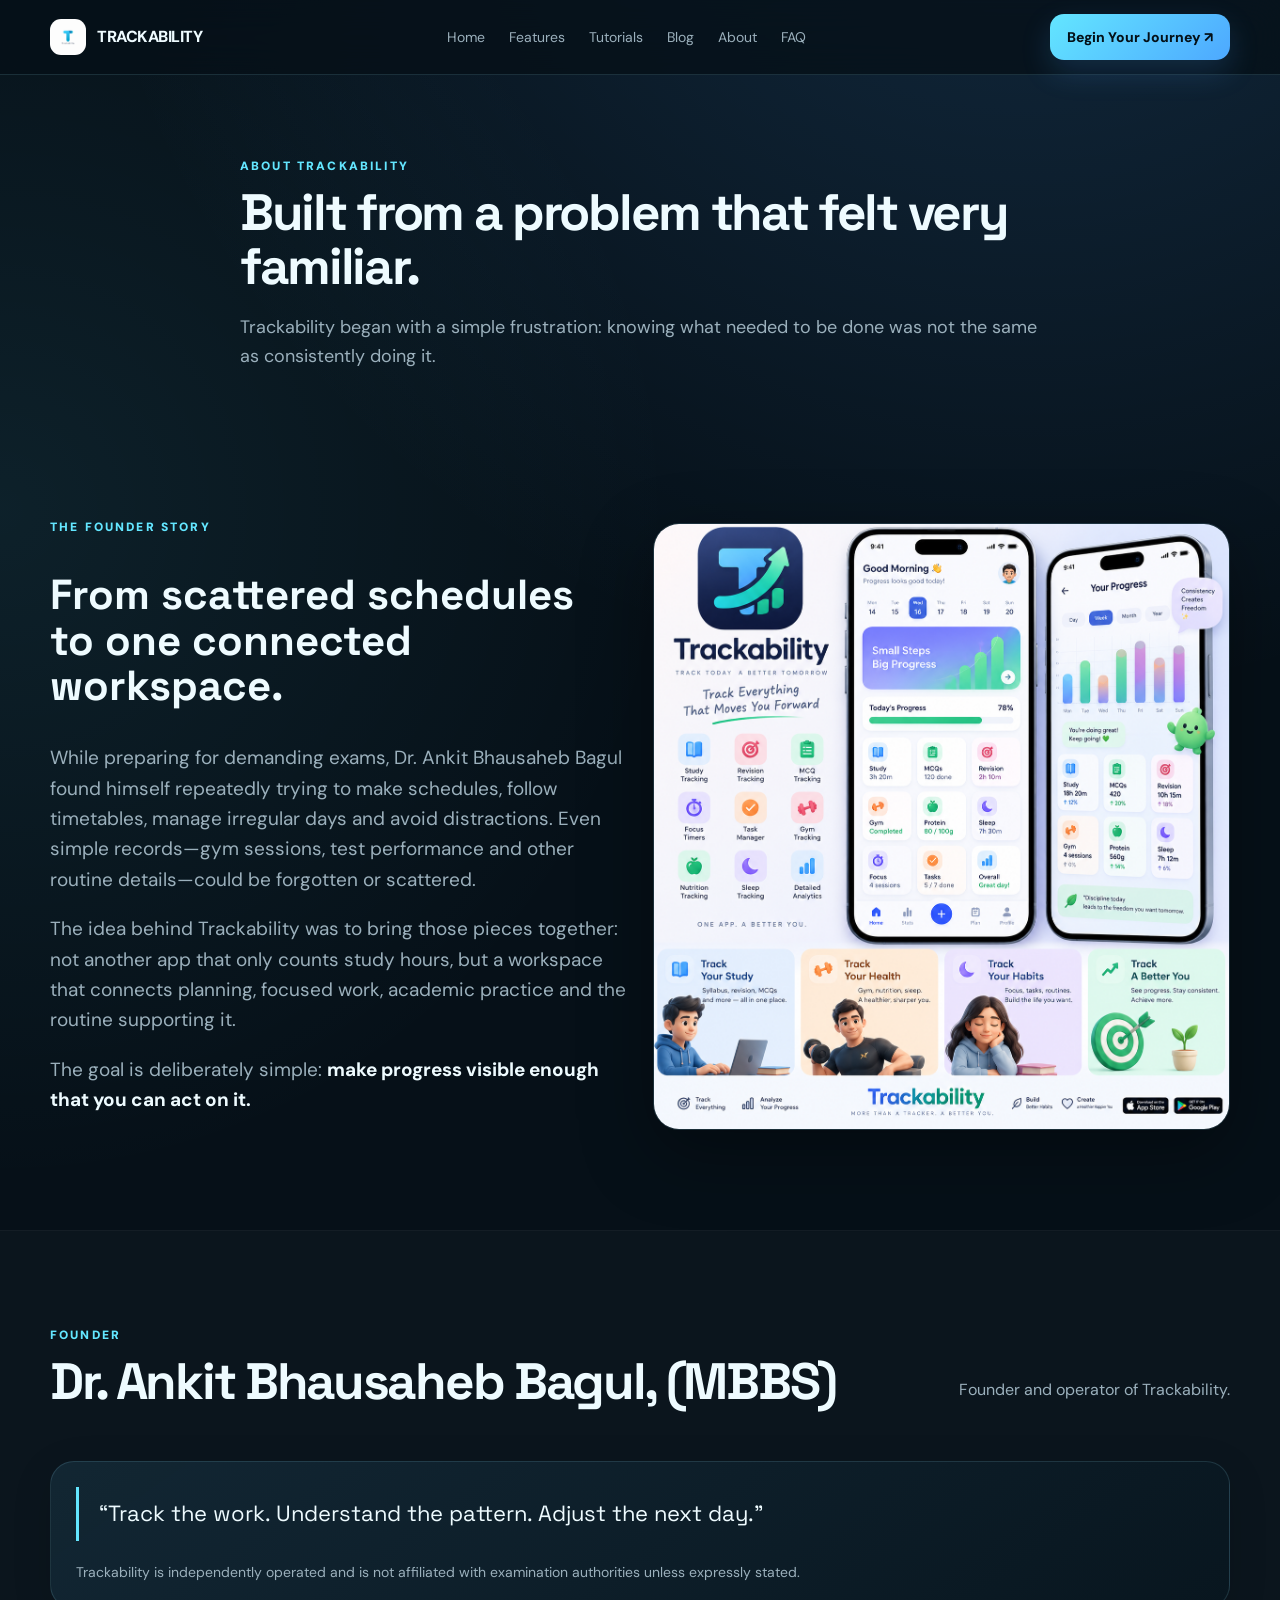
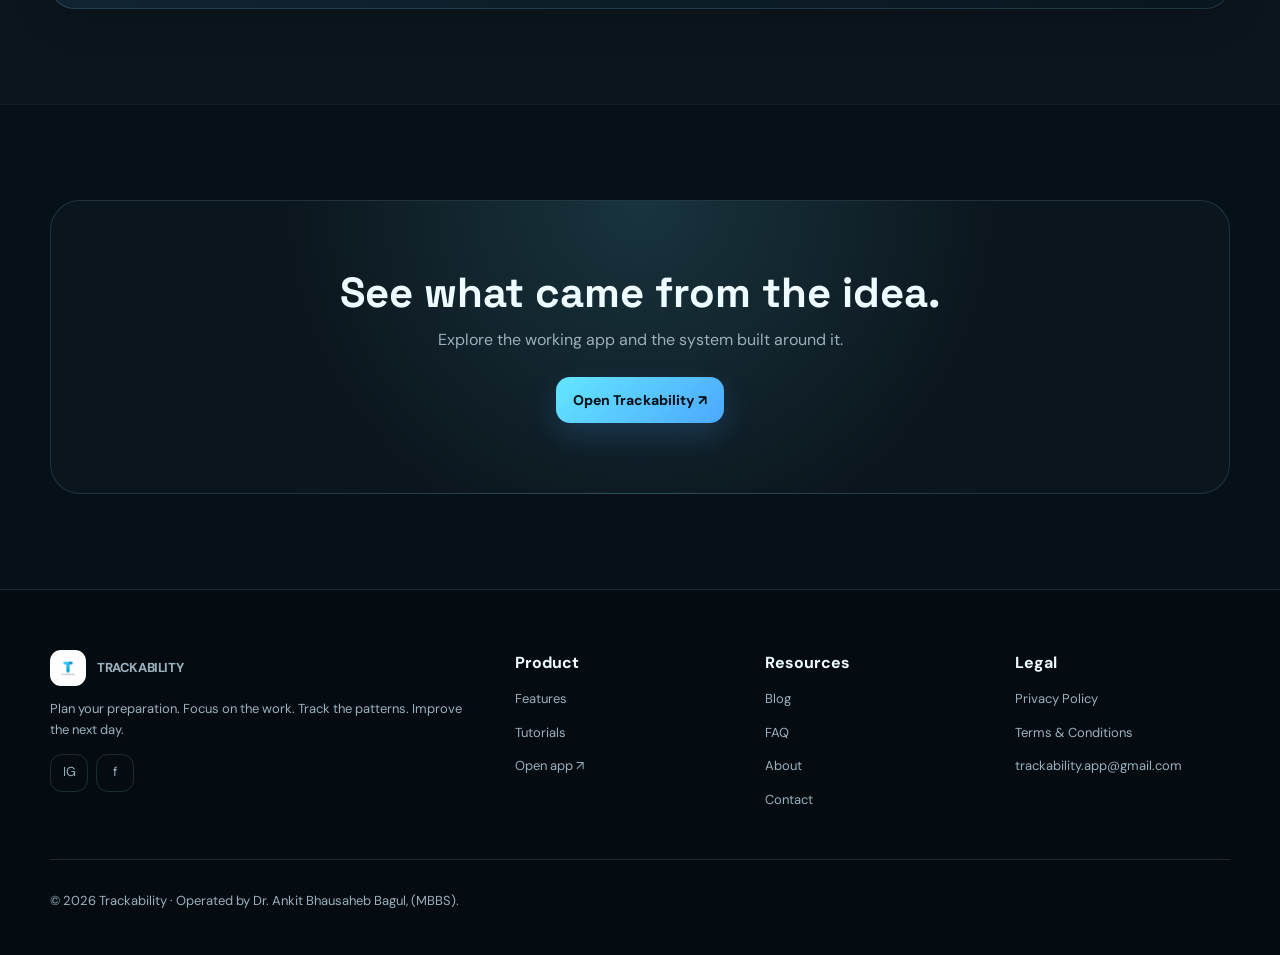
==== about.html @ af9f2556 "Add files via upload" ====
<!doctype html><html lang="en"><head><meta charset="utf-8"><meta name="viewport" content="width=device-width,initial-scale=1"><meta name="theme-color" content="#061018"><meta name="description" content="Trackability — a unified workspace for study, productivity and personal progress."><link rel="icon" href="logo.png"><link rel="preconnect" href="https://fonts.googleapis.com"><link rel="preconnect" href="https://fonts.gstatic.com" crossorigin><link href="https://fonts.googleapis.com/css2?family=DM+Sans:wght@400;500;600;700;800&family=JetBrains+Mono:wght@500;700&family=Space+Grotesk:wght@500;600;700&display=swap" rel="stylesheet"><link rel="stylesheet" href="styles.css"><title>About · Trackability</title></head><body><nav class="nav"><div class="wrap navin"><a class="brand" href="index.html"><img src="logo.png" alt="Trackability logo"><span>TRACKABILITY</span></a><button class="menu" aria-label="Menu">☰</button><div class="links"><a href="index.html">Home</a><a href="features.html">Features</a><a href="tutorials.html">Tutorials</a><a href="blog.html">Blog</a><a href="about.html">About</a><a href="faq.html">FAQ</a></div><a class="navcta btn primary" href="https://trackability-app.github.io/Trackability/" target="_blank" rel="noopener">Begin Your Journey ↗</a></div></nav><main><section class="wrap pagehero reveal"><div class="eyebrow">About Trackability</div><h1>Built from a problem that felt very familiar.</h1><p>Trackability began with a simple frustration: knowing what needed to be done was not the same as consistently doing it.</p></section><section class="section"><div class="wrap showcase"><div class="reveal"><div class="eyebrow">The founder story</div><h2 style="font-family:'Space Grotesk';font-size:42px;line-height:1.08">From scattered schedules to one connected workspace.</h2><p class="lead">While preparing for demanding exams, Dr. Ankit Bhausaheb Bagul found himself repeatedly trying to make schedules, follow timetables, manage irregular days and avoid distractions. Even simple records—gym sessions, test performance and other routine details—could be forgotten or scattered.</p><p class="lead">The idea behind Trackability was to bring those pieces together: not another app that only counts study hours, but a workspace that connects planning, focused work, academic practice and the routine supporting it.</p><p class="lead">The goal is deliberately simple: <b style="color:var(--text)">make progress visible enough that you can act on it.</b></p></div><div class="reveal"><img src="branding-showcase.png" alt="Trackability branding showcase"></div></div></section><section class="section alt"><div class="wrap"><div class="sectionhead reveal"><div><div class="eyebrow">Founder</div><h2>Dr. Ankit Bhausaheb Bagul, (MBBS)</h2></div><p>Founder and operator of Trackability.</p></div><div class="card reveal"><div class="quote">“Track the work. Understand the pattern. Adjust the next day.”</div><p class="notice" style="margin-top:20px">Trackability is independently operated and is not affiliated with examination authorities unless expressly stated.</p></div></div></section><section class="section"><div class="wrap cta reveal"><h2>See what came from the idea.</h2><p>Explore the working app and the system built around it.</p><a class="btn primary" href="https://trackability-app.github.io/Trackability/" target="_blank">Open Trackability ↗</a></div></section></main><footer class="footer"><div class="wrap footergrid"><div><a class="brand" href="index.html"><img src="logo.png" alt="Trackability"><span>TRACKABILITY</span></a><p>Plan your preparation. Focus on the work. Track the patterns. Improve the next day.</p><div class="socials"><a class="social" href="https://www.instagram.com/trackability.study?utm_source=qr&stkn=N3ZpN3V2ZmpydTVx" target="_blank" rel="noopener">IG</a><a class="social" href="https://www.facebook.com/profile.php?id=61595147847197" target="_blank" rel="noopener">f</a></div></div><div><h4>Product</h4><p><a href="features.html">Features</a></p><p><a href="tutorials.html">Tutorials</a></p><p><a href="https://trackability-app.github.io/Trackability/" target="_blank">Open app ↗</a></p></div><div><h4>Resources</h4><p><a href="blog.html">Blog</a></p><p><a href="faq.html">FAQ</a></p><p><a href="about.html">About</a></p><p><a href="contact.html">Contact</a></p></div><div><h4>Legal</h4><p><a href="privacy.html">Privacy Policy</a></p><p><a href="terms.html">Terms & Conditions</a></p><p><a href="mailto:trackability.app@gmail.com">trackability.app@gmail.com</a></p></div></div><div class="wrap" style="border-top:1px solid var(--line);margin-top:35px;padding-top:18px"><p class="notice">© <span data-year></span> Trackability · Operated by Dr. Ankit Bhausaheb Bagul, (MBBS).</p></div></footer><script src="script.js"></script></body></html>
---- styles.css ----
:root{--bg:#061018;--bg2:#081923;--card:rgba(13,29,40,.72);--card2:#0d202d;--text:#eefbff;--muted:#9bb0bc;--line:rgba(157,232,255,.14);--aqua:#63e6ff;--blue:#4da8ff;--green:#67e8b0;--shadow:0 24px 70px rgba(0,0,0,.35);--radius:24px;--max:1180px}
*{box-sizing:border-box}html{scroll-behavior:smooth}body{margin:0;background:radial-gradient(circle at 80% -10%,rgba(77,168,255,.18),transparent 32%),radial-gradient(circle at 0% 20%,rgba(99,230,255,.08),transparent 28%),var(--bg);color:var(--text);font-family:'DM Sans',system-ui,sans-serif;line-height:1.6}a{color:inherit;text-decoration:none}img{max-width:100%;display:block}button{font:inherit}.wrap{width:min(calc(100% - 40px),var(--max));margin:auto}.nav{position:sticky;top:0;z-index:50;background:rgba(6,16,24,.78);backdrop-filter:blur(18px);border-bottom:1px solid var(--line)}.navin{height:74px;display:flex;align-items:center;justify-content:space-between;gap:24px}.brand{display:flex;align-items:center;gap:11px;font-weight:800;letter-spacing:-.03em}.brand img{width:36px;height:36px;object-fit:cover;border-radius:11px}.links{display:flex;gap:24px;align-items:center;font-size:14px;color:var(--muted)}.links a:hover{color:var(--text)}.navcta,.btn{display:inline-flex;align-items:center;justify-content:center;gap:8px;border-radius:14px;padding:12px 17px;border:1px solid var(--line);font-weight:800;font-size:14px;transition:.25s}.btn:hover{transform:translateY(-2px);border-color:rgba(99,230,255,.45)}.primary{background:linear-gradient(135deg,var(--aqua),var(--blue));color:#041017;border:0;box-shadow:0 12px 30px rgba(77,168,255,.18)}.ghost{background:rgba(255,255,255,.035)}.menu{display:none;background:none;border:0;color:var(--text);font-size:25px}.hero{padding:88px 0 65px;display:grid;grid-template-columns:1.02fr .98fr;align-items:center;gap:58px;min-height:720px}.eyebrow{font-size:12px;text-transform:uppercase;letter-spacing:.18em;color:var(--aqua);font-weight:900}.hero h1{font-family:'Space Grotesk',sans-serif;font-size:clamp(48px,6vw,78px);line-height:1.02;letter-spacing:-.055em;margin:16px 0 22px}.gradient{background:linear-gradient(110deg,var(--aqua),#86b9ff 52%,var(--green));-webkit-background-clip:text;background-clip:text;color:transparent}.lead{font-size:19px;color:var(--muted);max-width:650px}.actions{display:flex;flex-wrap:wrap;gap:12px;margin:30px 0}.chips{display:flex;flex-wrap:wrap;gap:8px}.chip{border:1px solid var(--line);background:rgba(255,255,255,.03);padding:7px 11px;border-radius:999px;color:#c9dbe3;font-size:12px}.hero-art{position:relative}.glow{position:absolute;inset:10% 0 10% 5%;background:radial-gradient(circle,rgba(99,230,255,.28),transparent 62%);filter:blur(22px)}.device{position:relative;border:1px solid rgba(255,255,255,.16);border-radius:34px;padding:9px;background:linear-gradient(145deg,#1b3442,#071018);box-shadow:var(--shadow);transform:rotate(1.5deg)}.device img{border-radius:26px}.float-card{position:absolute;right:-25px;bottom:28px;padding:15px 17px;border:1px solid var(--line);background:rgba(8,25,35,.9);backdrop-filter:blur(16px);border-radius:18px;box-shadow:var(--shadow);font-size:12px}.float-card strong{display:block;font-size:20px;color:var(--aqua)}.section{padding:95px 0}.section.alt{background:rgba(255,255,255,.018);border-top:1px solid rgba(255,255,255,.035);border-bottom:1px solid rgba(255,255,255,.035)}.sectionhead{display:flex;justify-content:space-between;align-items:end;gap:30px;margin-bottom:42px}.sectionhead h2,.pagehero h1{font-family:'Space Grotesk',sans-serif;font-size:clamp(32px,4vw,52px);line-height:1.06;letter-spacing:-.045em;margin:10px 0}.sectionhead p{max-width:530px;color:var(--muted)}.grid{display:grid;grid-template-columns:repeat(3,1fr);gap:16px}.card{background:linear-gradient(145deg,rgba(20,43,57,.8),rgba(8,23,32,.78));border:1px solid var(--line);border-radius:var(--radius);padding:25px;box-shadow:0 10px 40px rgba(0,0,0,.12)}.card h3{font-family:'Space Grotesk';margin:12px 0 8px;font-size:20px}.card p{color:var(--muted);font-size:14px;margin:0}.iconbox{width:44px;height:44px;border-radius:14px;display:grid;place-items:center;background:linear-gradient(135deg,rgba(99,230,255,.2),rgba(77,168,255,.08));border:1px solid rgba(99,230,255,.18);color:var(--aqua);font-weight:900}.workflow{display:grid;grid-template-columns:repeat(6,1fr);gap:10px}.step{position:relative;padding:21px 16px;border:1px solid var(--line);border-radius:20px;background:rgba(255,255,255,.025)}.step b{font-size:11px;color:var(--aqua);letter-spacing:.14em}.step strong{display:block;font-family:'Space Grotesk';font-size:19px;margin:8px 0}.step span{color:var(--muted);font-size:12px}.showcase{display:grid;grid-template-columns:1fr 1fr;gap:25px;align-items:center}.showcase img{border-radius:26px;border:1px solid var(--line);box-shadow:var(--shadow)}.list{display:grid;gap:13px;margin:22px 0}.listitem{display:flex;gap:12px;align-items:flex-start}.tick{color:var(--green);font-weight:900}.compare{overflow:auto;border:1px solid var(--line);border-radius:22px}.compare table{width:100%;border-collapse:collapse;min-width:720px}.compare th,.compare td{padding:16px;border-bottom:1px solid var(--line);text-align:left}.compare th{background:rgba(255,255,255,.035);font-size:13px}.compare td{color:var(--muted);font-size:13px}.compare td:first-child{color:var(--text);font-weight:800}.quote{border-left:3px solid var(--aqua);padding:12px 0 12px 20px;font-size:22px;font-family:'Space Grotesk';line-height:1.35}.quote small{display:block;color:var(--muted);font-family:'DM Sans';font-size:12px;margin-top:10px}.pagehero{padding:82px 0 35px;max-width:800px}.pagehero p{font-size:18px;color:var(--muted)}.tutorial{display:grid;grid-template-columns:230px 1fr;gap:25px}.side{position:sticky;top:98px;height:max-content;display:grid;gap:8px}.side a{padding:11px 13px;border:1px solid var(--line);border-radius:12px;color:var(--muted);font-size:13px}.side a:hover{color:var(--text);border-color:rgba(99,230,255,.35)}.article{display:grid;gap:22px}.article h2{font-family:'Space Grotesk';font-size:28px;margin:0}.article h3{font-size:18px;margin:0}.shot{border:1px solid var(--line);border-radius:22px;padding:10px;background:#07141d}.shot img{border-radius:15px}.number{width:34px;height:34px;border-radius:50%;background:rgba(99,230,255,.14);color:var(--aqua);display:grid;place-items:center;font-weight:900;flex:none}.stepblock{display:flex;gap:14px}.stepblock p{color:var(--muted);margin:0}.bloggrid{display:grid;grid-template-columns:repeat(3,1fr);gap:16px}.post{display:flex;flex-direction:column;min-height:250px}.tag{color:var(--aqua);font-size:11px;font-weight:900;text-transform:uppercase;letter-spacing:.12em}.post h3{font-family:'Space Grotesk';font-size:22px}.post .meta{color:var(--muted);font-size:12px;margin-top:auto}.faq{display:grid;gap:10px}.faq details{border:1px solid var(--line);border-radius:17px;padding:17px 19px;background:rgba(255,255,255,.025)}.faq summary{cursor:pointer;font-weight:800}.faq p{color:var(--muted);margin:13px 0 0;font-size:14px}.legal h2{font-family:'Space Grotesk';margin-top:40px}.legal h3{font-size:18px;margin-top:28px}.legal p,.legal li{color:var(--muted);font-size:14px}.legal ul{padding-left:20px}.testimonial{min-height:270px}.notice{font-size:12px;color:#aebfc8}.footer{padding:60px 0 30px;border-top:1px solid var(--line);background:#040c12}.footergrid{display:grid;grid-template-columns:2fr 1fr 1fr 1fr;gap:35px}.footer h4{margin:0 0 13px}.footer a,.footer p{color:var(--muted);font-size:13px}.footer a:hover{color:var(--text)}.socials{display:flex;gap:8px}.social{width:38px;height:38px;border:1px solid var(--line);border-radius:12px;display:grid;place-items:center}.reveal{opacity:0;transform:translateY(22px);transition:opacity .7s ease,transform .7s ease}.reveal.visible{opacity:1;transform:none}.counter{font-family:'JetBrains Mono',monospace;color:var(--aqua);font-size:30px}.cta{padding:70px 30px;text-align:center;border:1px solid var(--line);border-radius:30px;background:radial-gradient(circle at 50% 0,rgba(99,230,255,.15),transparent 55%),rgba(255,255,255,.025)}.cta h2{font-family:'Space Grotesk';font-size:42px;line-height:1.05;margin:0 0 12px}.cta p{color:var(--muted);max-width:620px;margin:0 auto 24px}.mobile-nav{display:none}
@media(max-width:900px){.links{display:none}.menu{display:block}.navcta{display:none}.hero{grid-template-columns:1fr;padding-top:58px;min-height:auto}.hero-art{max-width:680px;margin:auto}.grid,.bloggrid{grid-template-columns:1fr 1fr}.workflow{grid-template-columns:repeat(3,1fr)}.showcase{grid-template-columns:1fr}.tutorial{grid-template-columns:1fr}.side{position:static;display:flex;overflow:auto}.side a{white-space:nowrap}.footergrid{grid-template-columns:1fr 1fr}}
@media(max-width:600px){.wrap{width:min(calc(100% - 28px),var(--max))}.navin{height:66px}.hero h1{font-size:45px}.lead{font-size:16px}.section{padding:70px 0}.sectionhead{display:block}.grid,.bloggrid{grid-template-columns:1fr}.workflow{grid-template-columns:1fr 1fr}.float-card{right:8px;bottom:10px}.cta h2{font-size:32px}.footergrid{grid-template-columns:1fr}.actions .btn{width:100%}.pagehero{padding-top:58px}}
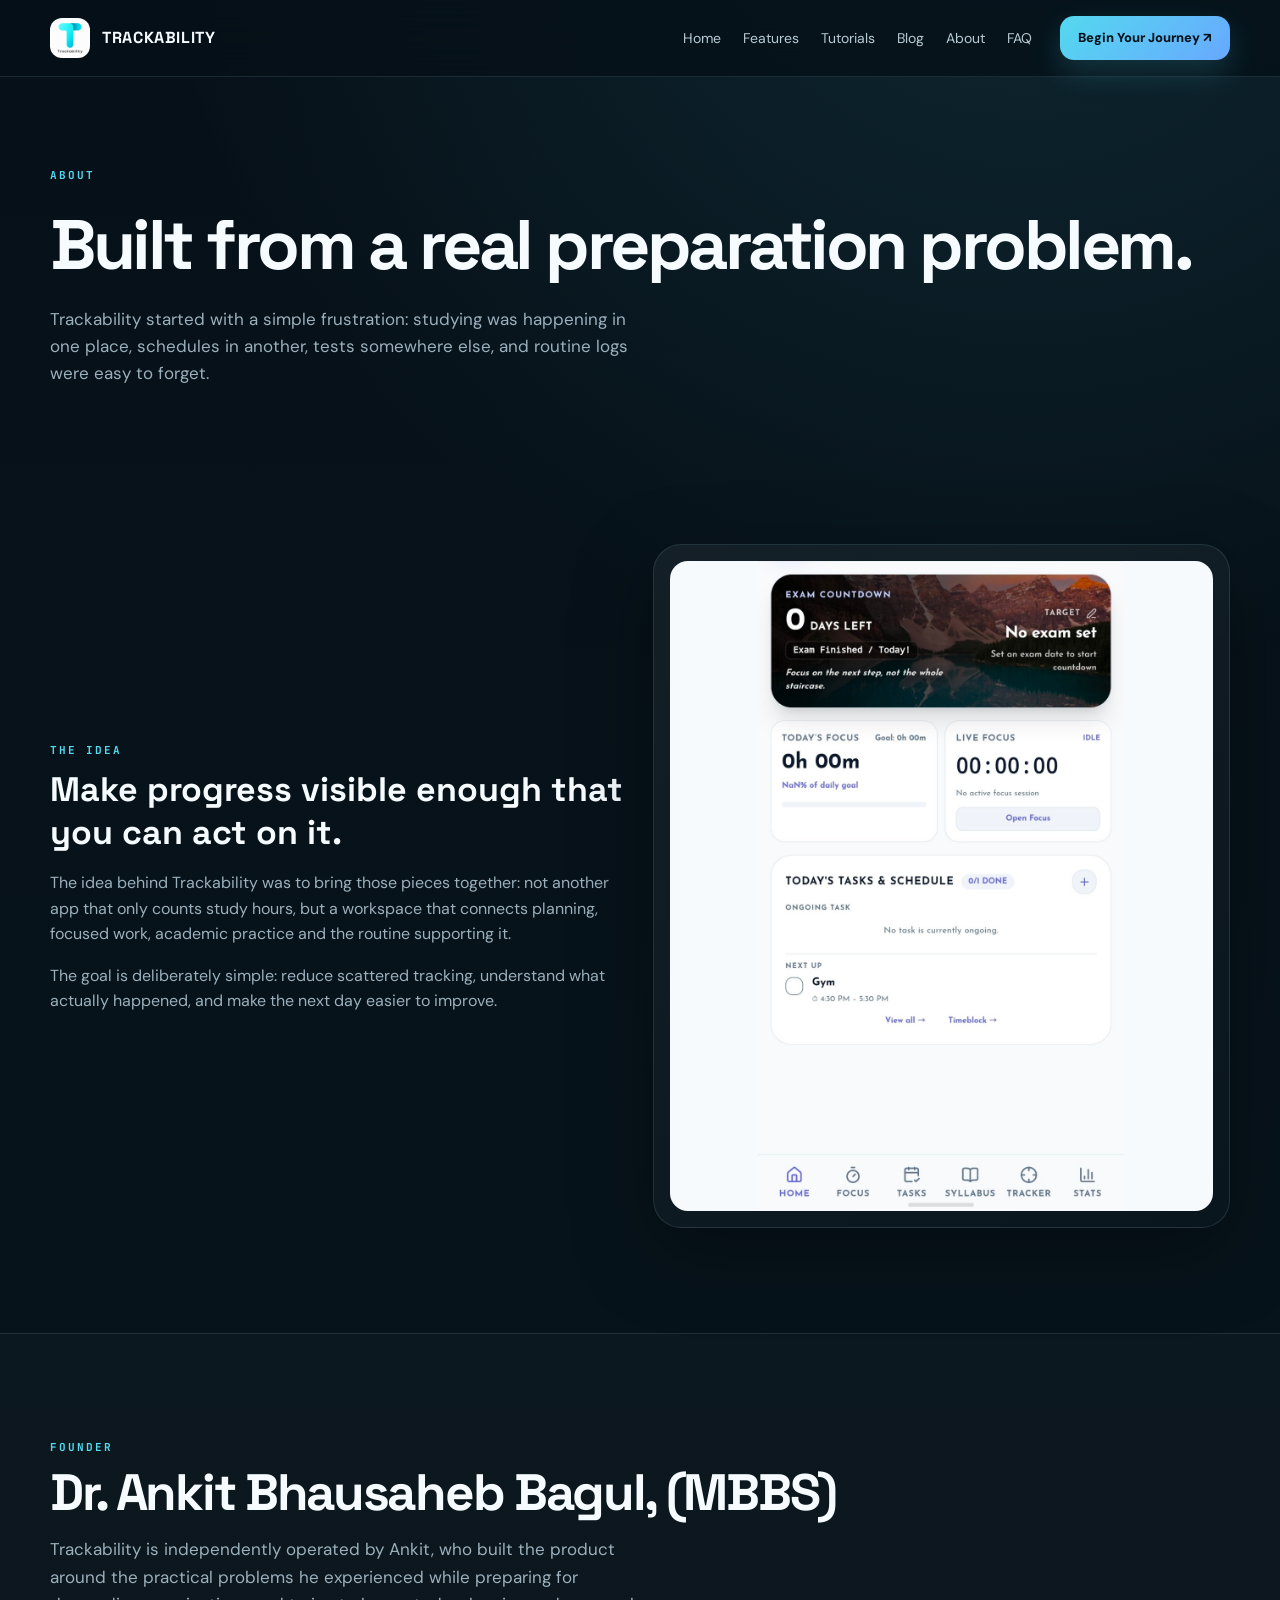
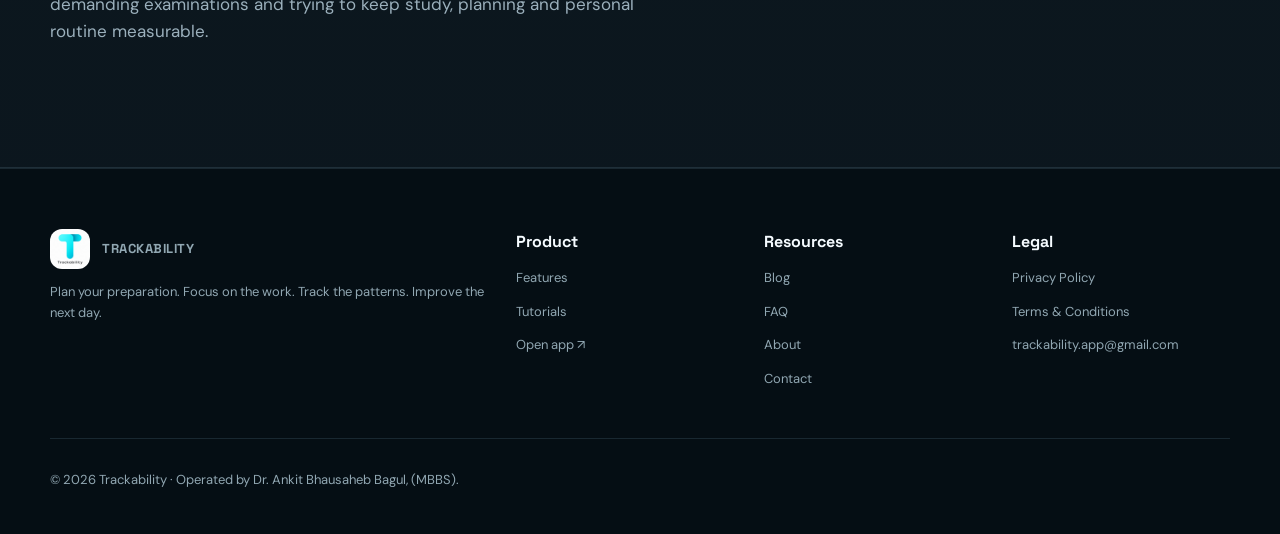
==== commit 5ac84e71: "Add files via upload" ====
--- a/about.html
+++ b/about.html
@@ -1 +1 @@
-<!doctype html><html lang="en"><head><meta charset="utf-8"><meta name="viewport" content="width=device-width,initial-scale=1"><meta name="theme-color" content="#061018"><meta name="description" content="Trackability — a unified workspace for study, productivity and personal progress."><link rel="icon" href="logo.png"><link rel="preconnect" href="https://fonts.googleapis.com"><link rel="preconnect" href="https://fonts.gstatic.com" crossorigin><link href="https://fonts.googleapis.com/css2?family=DM+Sans:wght@400;500;600;700;800&family=JetBrains+Mono:wght@500;700&family=Space+Grotesk:wght@500;600;700&display=swap" rel="stylesheet"><link rel="stylesheet" href="styles.css"><title>About · Trackability</title></head><body><nav class="nav"><div class="wrap navin"><a class="brand" href="index.html"><img src="logo.png" alt="Trackability logo"><span>TRACKABILITY</span></a><button class="menu" aria-label="Menu">☰</button><div class="links"><a href="index.html">Home</a><a href="features.html">Features</a><a href="tutorials.html">Tutorials</a><a href="blog.html">Blog</a><a href="about.html">About</a><a href="faq.html">FAQ</a></div><a class="navcta btn primary" href="https://trackability-app.github.io/Trackability/" target="_blank" rel="noopener">Begin Your Journey ↗</a></div></nav><main><section class="wrap pagehero reveal"><div class="eyebrow">About Trackability</div><h1>Built from a problem that felt very familiar.</h1><p>Trackability began with a simple frustration: knowing what needed to be done was not the same as consistently doing it.</p></section><section class="section"><div class="wrap showcase"><div class="reveal"><div class="eyebrow">The founder story</div><h2 style="font-family:'Space Grotesk';font-size:42px;line-height:1.08">From scattered schedules to one connected workspace.</h2><p class="lead">While preparing for demanding exams, Dr. Ankit Bhausaheb Bagul found himself repeatedly trying to make schedules, follow timetables, manage irregular days and avoid distractions. Even simple records—gym sessions, test performance and other routine details—could be forgotten or scattered.</p><p class="lead">The idea behind Trackability was to bring those pieces together: not another app that only counts study hours, but a workspace that connects planning, focused work, academic practice and the routine supporting it.</p><p class="lead">The goal is deliberately simple: <b style="color:var(--text)">make progress visible enough that you can act on it.</b></p></div><div class="reveal"><img src="branding-showcase.png" alt="Trackability branding showcase"></div></div></section><section class="section alt"><div class="wrap"><div class="sectionhead reveal"><div><div class="eyebrow">Founder</div><h2>Dr. Ankit Bhausaheb Bagul, (MBBS)</h2></div><p>Founder and operator of Trackability.</p></div><div class="card reveal"><div class="quote">“Track the work. Understand the pattern. Adjust the next day.”</div><p class="notice" style="margin-top:20px">Trackability is independently operated and is not affiliated with examination authorities unless expressly stated.</p></div></div></section><section class="section"><div class="wrap cta reveal"><h2>See what came from the idea.</h2><p>Explore the working app and the system built around it.</p><a class="btn primary" href="https://trackability-app.github.io/Trackability/" target="_blank">Open Trackability ↗</a></div></section></main><footer class="footer"><div class="wrap footergrid"><div><a class="brand" href="index.html"><img src="logo.png" alt="Trackability"><span>TRACKABILITY</span></a><p>Plan your preparation. Focus on the work. Track the patterns. Improve the next day.</p><div class="socials"><a class="social" href="https://www.instagram.com/trackability.study?utm_source=qr&stkn=N3ZpN3V2ZmpydTVx" target="_blank" rel="noopener">IG</a><a class="social" href="https://www.facebook.com/profile.php?id=61595147847197" target="_blank" rel="noopener">f</a></div></div><div><h4>Product</h4><p><a href="features.html">Features</a></p><p><a href="tutorials.html">Tutorials</a></p><p><a href="https://trackability-app.github.io/Trackability/" target="_blank">Open app ↗</a></p></div><div><h4>Resources</h4><p><a href="blog.html">Blog</a></p><p><a href="faq.html">FAQ</a></p><p><a href="about.html">About</a></p><p><a href="contact.html">Contact</a></p></div><div><h4>Legal</h4><p><a href="privacy.html">Privacy Policy</a></p><p><a href="terms.html">Terms & Conditions</a></p><p><a href="mailto:trackability.app@gmail.com">trackability.app@gmail.com</a></p></div></div><div class="wrap" style="border-top:1px solid var(--line);margin-top:35px;padding-top:18px"><p class="notice">© <span data-year></span> Trackability · Operated by Dr. Ankit Bhausaheb Bagul, (MBBS).</p></div></footer><script src="script.js"></script></body></html>+<!doctype html><html lang="en"><head><meta charset="utf-8"><meta name="viewport" content="width=device-width,initial-scale=1"><meta name="theme-color" content="#061018"><meta name="description" content="Trackability — a unified workspace for study, productivity and personal progress."><link rel="icon" href="logo.png"><link rel="preconnect" href="https://fonts.googleapis.com"><link rel="preconnect" href="https://fonts.gstatic.com" crossorigin><link href="https://fonts.googleapis.com/css2?family=DM+Sans:wght@400;500;600;700;800&family=JetBrains+Mono:wght@500;700&family=Space+Grotesk:wght@500;600;700&display=swap" rel="stylesheet"><link rel="stylesheet" href="styles.css"><title>About · Trackability</title></head><body><nav class="nav"><div class="wrap navin"><a class="brand" href="index.html"><img src="logo.png" alt="Trackability logo"><span>TRACKABILITY</span></a><div class="links"><a href="index.html">Home</a><a href="features.html">Features</a><a href="tutorials.html">Tutorials</a><a href="blog.html">Blog</a><a href="about.html">About</a><a href="faq.html">FAQ</a></div><button class="menu">☰</button><a class="navcta btn primary" href="https://trackability-app.github.io/Trackability/" target="_blank">Begin Your Journey ↗</a></div></nav><main><section class="wrap pagehero"><div class="eyebrow">About</div><h1>Built from a real preparation problem.</h1><p class="lead">Trackability started with a simple frustration: studying was happening in one place, schedules in another, tests somewhere else, and routine logs were easy to forget.</p></section><section class="section"><div class="wrap showcase"><div class="copy"><div class="eyebrow">The idea</div><h3>Make progress visible enough that you can act on it.</h3><p>The idea behind Trackability was to bring those pieces together: not another app that only counts study hours, but a workspace that connects planning, focused work, academic practice and the routine supporting it.</p><p>The goal is deliberately simple: reduce scattered tracking, understand what actually happened, and make the next day easier to improve.</p></div><div class="shot-card"><img src="home.png" alt="Trackability home screen"></div></div></section><section class="section alt"><div class="wrap"><div class="eyebrow">Founder</div><h2>Dr. Ankit Bhausaheb Bagul, (MBBS)</h2><p class="lead">Trackability is independently operated by Ankit, who built the product around the practical problems he experienced while preparing for demanding examinations and trying to keep study, planning and personal routine measurable.</p></div></section></main><footer class="footer"><div class="wrap footergrid"><div><a class="brand" href="index.html"><img src="logo.png" alt="Trackability"><span>TRACKABILITY</span></a><p>Plan your preparation. Focus on the work. Track the patterns. Improve the next day.</p></div><div><h4>Product</h4><p><a href="features.html">Features</a></p><p><a href="tutorials.html">Tutorials</a></p><p><a href="https://trackability-app.github.io/Trackability/">Open app ↗</a></p></div><div><h4>Resources</h4><p><a href="blog.html">Blog</a></p><p><a href="faq.html">FAQ</a></p><p><a href="about.html">About</a></p><p><a href="contact.html">Contact</a></p></div><div><h4>Legal</h4><p><a href="privacy.html">Privacy Policy</a></p><p><a href="terms.html">Terms & Conditions</a></p><p><a href="mailto:trackability.app@gmail.com">trackability.app@gmail.com</a></p></div></div><div class="wrap" style="border-top:1px solid var(--line);margin-top:35px;padding-top:18px"><p class="notice">© <span data-year></span> Trackability · Operated by Dr. Ankit Bhausaheb Bagul, (MBBS).</p></div></footer><script src="script.js"></script></body></html>
--- a/styles.css
+++ b/styles.css
@@ -1,5 +1,3 @@
 
-:root{--bg:#061018;--bg2:#081923;--card:rgba(13,29,40,.72);--card2:#0d202d;--text:#eefbff;--muted:#9bb0bc;--line:rgba(157,232,255,.14);--aqua:#63e6ff;--blue:#4da8ff;--green:#67e8b0;--shadow:0 24px 70px rgba(0,0,0,.35);--radius:24px;--max:1180px}
-*{box-sizing:border-box}html{scroll-behavior:smooth}body{margin:0;background:radial-gradient(circle at 80% -10%,rgba(77,168,255,.18),transparent 32%),radial-gradient(circle at 0% 20%,rgba(99,230,255,.08),transparent 28%),var(--bg);color:var(--text);font-family:'DM Sans',system-ui,sans-serif;line-height:1.6}a{color:inherit;text-decoration:none}img{max-width:100%;display:block}button{font:inherit}.wrap{width:min(calc(100% - 40px),var(--max));margin:auto}.nav{position:sticky;top:0;z-index:50;background:rgba(6,16,24,.78);backdrop-filter:blur(18px);border-bottom:1px solid var(--line)}.navin{height:74px;display:flex;align-items:center;justify-content:space-between;gap:24px}.brand{display:flex;align-items:center;gap:11px;font-weight:800;letter-spacing:-.03em}.brand img{width:36px;height:36px;object-fit:cover;border-radius:11px}.links{display:flex;gap:24px;align-items:center;font-size:14px;color:var(--muted)}.links a:hover{color:var(--text)}.navcta,.btn{display:inline-flex;align-items:center;justify-content:center;gap:8px;border-radius:14px;padding:12px 17px;border:1px solid var(--line);font-weight:800;font-size:14px;transition:.25s}.btn:hover{transform:translateY(-2px);border-color:rgba(99,230,255,.45)}.primary{background:linear-gradient(135deg,var(--aqua),var(--blue));color:#041017;border:0;box-shadow:0 12px 30px rgba(77,168,255,.18)}.ghost{background:rgba(255,255,255,.035)}.menu{display:none;background:none;border:0;color:var(--text);font-size:25px}.hero{padding:88px 0 65px;display:grid;grid-template-columns:1.02fr .98fr;align-items:center;gap:58px;min-height:720px}.eyebrow{font-size:12px;text-transform:uppercase;letter-spacing:.18em;color:var(--aqua);font-weight:900}.hero h1{font-family:'Space Grotesk',sans-serif;font-size:clamp(48px,6vw,78px);line-height:1.02;letter-spacing:-.055em;margin:16px 0 22px}.gradient{background:linear-gradient(110deg,var(--aqua),#86b9ff 52%,var(--green));-webkit-background-clip:text;background-clip:text;color:transparent}.lead{font-size:19px;color:var(--muted);max-width:650px}.actions{display:flex;flex-wrap:wrap;gap:12px;margin:30px 0}.chips{display:flex;flex-wrap:wrap;gap:8px}.chip{border:1px solid var(--line);background:rgba(255,255,255,.03);padding:7px 11px;border-radius:999px;color:#c9dbe3;font-size:12px}.hero-art{position:relative}.glow{position:absolute;inset:10% 0 10% 5%;background:radial-gradient(circle,rgba(99,230,255,.28),transparent 62%);filter:blur(22px)}.device{position:relative;border:1px solid rgba(255,255,255,.16);border-radius:34px;padding:9px;background:linear-gradient(145deg,#1b3442,#071018);box-shadow:var(--shadow);transform:rotate(1.5deg)}.device img{border-radius:26px}.float-card{position:absolute;right:-25px;bottom:28px;padding:15px 17px;border:1px solid var(--line);background:rgba(8,25,35,.9);backdrop-filter:blur(16px);border-radius:18px;box-shadow:var(--shadow);font-size:12px}.float-card strong{display:block;font-size:20px;color:var(--aqua)}.section{padding:95px 0}.section.alt{background:rgba(255,255,255,.018);border-top:1px solid rgba(255,255,255,.035);border-bottom:1px solid rgba(255,255,255,.035)}.sectionhead{display:flex;justify-content:space-between;align-items:end;gap:30px;margin-bottom:42px}.sectionhead h2,.pagehero h1{font-family:'Space Grotesk',sans-serif;font-size:clamp(32px,4vw,52px);line-height:1.06;letter-spacing:-.045em;margin:10px 0}.sectionhead p{max-width:530px;color:var(--muted)}.grid{display:grid;grid-template-columns:repeat(3,1fr);gap:16px}.card{background:linear-gradient(145deg,rgba(20,43,57,.8),rgba(8,23,32,.78));border:1px solid var(--line);border-radius:var(--radius);padding:25px;box-shadow:0 10px 40px rgba(0,0,0,.12)}.card h3{font-family:'Space Grotesk';margin:12px 0 8px;font-size:20px}.card p{color:var(--muted);font-size:14px;margin:0}.iconbox{width:44px;height:44px;border-radius:14px;display:grid;place-items:center;background:linear-gradient(135deg,rgba(99,230,255,.2),rgba(77,168,255,.08));border:1px solid rgba(99,230,255,.18);color:var(--aqua);font-weight:900}.workflow{display:grid;grid-template-columns:repeat(6,1fr);gap:10px}.step{position:relative;padding:21px 16px;border:1px solid var(--line);border-radius:20px;background:rgba(255,255,255,.025)}.step b{font-size:11px;color:var(--aqua);letter-spacing:.14em}.step strong{display:block;font-family:'Space Grotesk';font-size:19px;margin:8px 0}.step span{color:var(--muted);font-size:12px}.showcase{display:grid;grid-template-columns:1fr 1fr;gap:25px;align-items:center}.showcase img{border-radius:26px;border:1px solid var(--line);box-shadow:var(--shadow)}.list{display:grid;gap:13px;margin:22px 0}.listitem{display:flex;gap:12px;align-items:flex-start}.tick{color:var(--green);font-weight:900}.compare{overflow:auto;border:1px solid var(--line);border-radius:22px}.compare table{width:100%;border-collapse:collapse;min-width:720px}.compare th,.compare td{padding:16px;border-bottom:1px solid var(--line);text-align:left}.compare th{background:rgba(255,255,255,.035);font-size:13px}.compare td{color:var(--muted);font-size:13px}.compare td:first-child{color:var(--text);font-weight:800}.quote{border-left:3px solid var(--aqua);padding:12px 0 12px 20px;font-size:22px;font-family:'Space Grotesk';line-height:1.35}.quote small{display:block;color:var(--muted);font-family:'DM Sans';font-size:12px;margin-top:10px}.pagehero{padding:82px 0 35px;max-width:800px}.pagehero p{font-size:18px;color:var(--muted)}.tutorial{display:grid;grid-template-columns:230px 1fr;gap:25px}.side{position:sticky;top:98px;height:max-content;display:grid;gap:8px}.side a{padding:11px 13px;border:1px solid var(--line);border-radius:12px;color:var(--muted);font-size:13px}.side a:hover{color:var(--text);border-color:rgba(99,230,255,.35)}.article{display:grid;gap:22px}.article h2{font-family:'Space Grotesk';font-size:28px;margin:0}.article h3{font-size:18px;margin:0}.shot{border:1px solid var(--line);border-radius:22px;padding:10px;background:#07141d}.shot img{border-radius:15px}.number{width:34px;height:34px;border-radius:50%;background:rgba(99,230,255,.14);color:var(--aqua);display:grid;place-items:center;font-weight:900;flex:none}.stepblock{display:flex;gap:14px}.stepblock p{color:var(--muted);margin:0}.bloggrid{display:grid;grid-template-columns:repeat(3,1fr);gap:16px}.post{display:flex;flex-direction:column;min-height:250px}.tag{color:var(--aqua);font-size:11px;font-weight:900;text-transform:uppercase;letter-spacing:.12em}.post h3{font-family:'Space Grotesk';font-size:22px}.post .meta{color:var(--muted);font-size:12px;margin-top:auto}.faq{display:grid;gap:10px}.faq details{border:1px solid var(--line);border-radius:17px;padding:17px 19px;background:rgba(255,255,255,.025)}.faq summary{cursor:pointer;font-weight:800}.faq p{color:var(--muted);margin:13px 0 0;font-size:14px}.legal h2{font-family:'Space Grotesk';margin-top:40px}.legal h3{font-size:18px;margin-top:28px}.legal p,.legal li{color:var(--muted);font-size:14px}.legal ul{padding-left:20px}.testimonial{min-height:270px}.notice{font-size:12px;color:#aebfc8}.footer{padding:60px 0 30px;border-top:1px solid var(--line);background:#040c12}.footergrid{display:grid;grid-template-columns:2fr 1fr 1fr 1fr;gap:35px}.footer h4{margin:0 0 13px}.footer a,.footer p{color:var(--muted);font-size:13px}.footer a:hover{color:var(--text)}.socials{display:flex;gap:8px}.social{width:38px;height:38px;border:1px solid var(--line);border-radius:12px;display:grid;place-items:center}.reveal{opacity:0;transform:translateY(22px);transition:opacity .7s ease,transform .7s ease}.reveal.visible{opacity:1;transform:none}.counter{font-family:'JetBrains Mono',monospace;color:var(--aqua);font-size:30px}.cta{padding:70px 30px;text-align:center;border:1px solid var(--line);border-radius:30px;background:radial-gradient(circle at 50% 0,rgba(99,230,255,.15),transparent 55%),rgba(255,255,255,.025)}.cta h2{font-family:'Space Grotesk';font-size:42px;line-height:1.05;margin:0 0 12px}.cta p{color:var(--muted);max-width:620px;margin:0 auto 24px}.mobile-nav{display:none}
-@media(max-width:900px){.links{display:none}.menu{display:block}.navcta{display:none}.hero{grid-template-columns:1fr;padding-top:58px;min-height:auto}.hero-art{max-width:680px;margin:auto}.grid,.bloggrid{grid-template-columns:1fr 1fr}.workflow{grid-template-columns:repeat(3,1fr)}.showcase{grid-template-columns:1fr}.tutorial{grid-template-columns:1fr}.side{position:static;display:flex;overflow:auto}.side a{white-space:nowrap}.footergrid{grid-template-columns:1fr 1fr}}
-@media(max-width:600px){.wrap{width:min(calc(100% - 28px),var(--max))}.navin{height:66px}.hero h1{font-size:45px}.lead{font-size:16px}.section{padding:70px 0}.sectionhead{display:block}.grid,.bloggrid{grid-template-columns:1fr}.workflow{grid-template-columns:1fr 1fr}.float-card{right:8px;bottom:10px}.cta h2{font-size:32px}.footergrid{grid-template-columns:1fr}.actions .btn{width:100%}.pagehero{padding-top:58px}}
+:root{--bg:#061018;--bg2:#081720;--card:#0b1b25;--card2:#0e222d;--line:rgba(168,231,255,.12);--text:#f5fbff;--muted:#9bb0bc;--aqua:#54d9ef;--blue:#63a8ff;--green:#55e6ad;--shadow:0 24px 80px rgba(0,0,0,.35)}
+*{box-sizing:border-box}html{scroll-behavior:smooth}body{margin:0;background:radial-gradient(circle at 80% -10%,rgba(84,217,239,.13),transparent 35%),linear-gradient(180deg,var(--bg),#07131b 55%,#061018);color:var(--text);font-family:'DM Sans',sans-serif;line-height:1.6}a{color:inherit;text-decoration:none}.wrap{width:min(1180px,calc(100% - 40px));margin:auto}.nav{position:sticky;top:0;z-index:20;background:rgba(6,16,24,.78);backdrop-filter:blur(18px);border-bottom:1px solid var(--line)}.navin{height:76px;display:flex;align-items:center;gap:28px}.brand{display:flex;align-items:center;gap:12px;font-family:'Space Grotesk';font-weight:700;letter-spacing:.04em}.brand img{width:40px;height:40px;border-radius:12px;object-fit:cover;background:white}.links{display:flex;gap:22px;margin-left:auto;color:#b8cbd5;font-size:14px}.links a:hover{color:white}.btn{display:inline-flex;align-items:center;justify-content:center;padding:12px 18px;border-radius:14px;border:1px solid var(--line);font-weight:800;font-size:13px;transition:.25s}.btn:hover{transform:translateY(-2px);border-color:rgba(84,217,239,.35)}.primary{background:linear-gradient(135deg,#54d9ef,#68a8ff);color:#031018;border:0;box-shadow:0 12px 30px rgba(84,217,239,.18)}.menu{display:none;background:none;border:0;color:white;font-size:27px;margin-left:auto}.hero{min-height:calc(100vh - 76px);display:grid;grid-template-columns:1.02fr .98fr;gap:60px;align-items:center;padding:80px 0 100px}.eyebrow{font-family:'JetBrains Mono';font-size:11px;letter-spacing:.18em;color:var(--aqua);text-transform:uppercase;font-weight:700}.hero h1{font:700 clamp(48px,6vw,82px)/.98 'Space Grotesk';letter-spacing:-.055em;margin:18px 0}.hero h1 span{color:var(--aqua)}.hero p{font-size:19px;color:var(--muted);max-width:650px}.actions{display:flex;gap:12px;flex-wrap:wrap;margin-top:28px}.hero-shot{position:relative;display:flex;justify-content:center}.hero-shot:before{content:'';position:absolute;inset:10% -5%;background:radial-gradient(circle,rgba(84,217,239,.25),transparent 62%);filter:blur(15px)}.hero-frame{position:relative;width:min(390px,85%);padding:10px;border:1px solid rgba(255,255,255,.16);border-radius:34px;background:linear-gradient(145deg,#152833,#071018);box-shadow:var(--shadow);transform:rotate(2deg)}.hero-frame img{width:100%;display:block;border-radius:25px}.floating{position:absolute;padding:12px 15px;border:1px solid var(--line);background:rgba(10,28,38,.88);backdrop-filter:blur(12px);border-radius:16px;box-shadow:var(--shadow);font-size:12px}.f1{top:12%;left:0}.f2{bottom:12%;right:0}.section{padding:105px 0}.section.alt{background:rgba(255,255,255,.018);border-top:1px solid var(--line);border-bottom:1px solid var(--line)}.section-head{display:flex;justify-content:space-between;gap:30px;align-items:end;margin-bottom:35px}.section h2{font:700 clamp(32px,4vw,54px)/1.03 'Space Grotesk';letter-spacing:-.045em;margin:10px 0}.lead{color:var(--muted);max-width:590px;font-size:17px}.workflow{display:grid;grid-template-columns:repeat(6,1fr);gap:10px}.step{padding:22px 16px;border:1px solid var(--line);border-radius:18px;background:linear-gradient(180deg,rgba(255,255,255,.04),rgba(255,255,255,.015));min-height:130px}.step b{display:block;font-family:'JetBrains Mono';font-size:11px;color:var(--aqua);letter-spacing:.1em}.step strong{display:block;font:700 19px 'Space Grotesk';margin-top:10px}.step p{font-size:12px;color:var(--muted);margin:5px 0 0}.showcase{display:grid;grid-template-columns:1fr 1fr;gap:25px;align-items:center}.shot-card{border:1px solid var(--line);background:linear-gradient(145deg,rgba(255,255,255,.055),rgba(255,255,255,.015));border-radius:28px;padding:16px;box-shadow:var(--shadow)}.shot-card img{width:100%;display:block;border-radius:18px;max-height:650px;object-fit:contain;background:#f7fafc}.copy h3{font:700 34px 'Space Grotesk';margin:8px 0}.copy p{color:var(--muted);font-size:16px}.pills{display:flex;gap:8px;flex-wrap:wrap;margin-top:18px}.pill{padding:8px 11px;border-radius:999px;border:1px solid var(--line);background:rgba(84,217,239,.06);font-size:11px;color:#cfe7ef}.grid{display:grid;grid-template-columns:repeat(3,1fr);gap:18px}.feature-card{border:1px solid var(--line);background:linear-gradient(180deg,rgba(255,255,255,.045),rgba(255,255,255,.012));border-radius:24px;padding:18px;transition:.25s}.feature-card:hover{transform:translateY(-5px);border-color:rgba(84,217,239,.35)}.feature-card img{width:100%;height:370px;object-fit:contain;background:#f7fafc;border-radius:17px;margin-bottom:15px}.feature-card h3{font:700 24px 'Space Grotesk';margin:4px 0}.feature-card p{color:var(--muted);font-size:14px}.duo{display:grid;grid-template-columns:1fr 1fr;gap:20px}.duo .feature-card img{height:520px}.timeline{display:grid;grid-template-columns:repeat(3,1fr);gap:16px}.timeline .feature-card img{height:500px}.stats-band{display:grid;grid-template-columns:1fr 1.2fr;gap:25px;align-items:center}.stats-band img{max-height:650px}.cta{padding:80px 0}.cta-box{padding:60px;border:1px solid rgba(84,217,239,.22);border-radius:32px;background:radial-gradient(circle at 85% 20%,rgba(84,217,239,.15),transparent 35%),linear-gradient(135deg,#0b202b,#0a151c)}.cta-box h2{max-width:800px}.footer{padding:60px 0 30px;border-top:1px solid var(--line);background:#050e14}.footergrid{display:grid;grid-template-columns:2fr 1fr 1fr 1fr;gap:30px}.footer p,.footer a{color:#91a7b2;font-size:13px}.footer h4{font-family:'Space Grotesk';margin:0 0 10px}.legal{max-width:900px}.legal h2{font-size:27px;margin-top:42px}.legal h3{font-size:18px;margin-top:25px}.legal p,.legal li{color:#a8bac4}.pagehero{padding:90px 0 35px}.pagehero h1{font:700 clamp(44px,6vw,70px) 'Space Grotesk';letter-spacing:-.05em;margin:15px 0}.tutorial{display:grid;grid-template-columns:1fr 1fr;gap:25px;align-items:start;margin-bottom:55px}.tutorial img{width:100%;max-height:700px;object-fit:contain;background:#f7fafc;border-radius:24px;border:1px solid var(--line)}.tutorial h3{font:700 30px 'Space Grotesk'}.tutorial ol{padding-left:20px;color:#b4c6ce}.tutorial li{margin:13px 0}.faq-item{border:1px solid var(--line);border-radius:18px;margin:10px 0;overflow:hidden;background:rgba(255,255,255,.025)}.faq-q{width:100%;background:none;border:0;color:white;text-align:left;padding:19px;font-weight:800;font-size:15px;display:flex;justify-content:space-between}.faq-a{display:none;padding:0 19px 19px;color:var(--muted)}.faq-item.open .faq-a{display:block}.blog-grid{display:grid;grid-template-columns:repeat(3,1fr);gap:18px}.blog-card{border:1px solid var(--line);border-radius:22px;padding:24px;background:linear-gradient(145deg,rgba(255,255,255,.045),rgba(255,255,255,.012))}.blog-card .tag{color:var(--aqua);font:700 10px 'JetBrains Mono';letter-spacing:.12em}.blog-card h3{font:700 24px 'Space Grotesk';line-height:1.15}.blog-card p{color:var(--muted);font-size:14px}.contact{display:grid;grid-template-columns:1fr 1fr;gap:25px}.contact-card{border:1px solid var(--line);border-radius:24px;padding:30px;background:rgba(255,255,255,.025)}.notice{color:#718691;font-size:12px}.reveal{opacity:0;transform:translateY(22px);transition:.7s ease}.reveal.visible{opacity:1;transform:none}@media(max-width:850px){.links,.navcta{display:none}.menu{display:block}.hero{grid-template-columns:1fr;padding-top:55px}.hero-shot{order:-1}.hero-frame{width:min(360px,88%)}.workflow{grid-template-columns:repeat(2,1fr)}.showcase,.stats-band,.duo,.tutorial,.contact{grid-template-columns:1fr}.grid,.blog-grid{grid-template-columns:1fr 1fr}.footergrid{grid-template-columns:1fr 1fr}.section{padding:75px 0}.section-head{display:block}.timeline{grid-template-columns:1fr}.floating{display:none}}@media(max-width:520px){.wrap{width:min(100% - 26px,1180px)}.grid,.blog-grid,.workflow{grid-template-columns:1fr}.hero h1{font-size:49px}.hero p{font-size:16px}.section h2{font-size:35px}.feature-card img,.duo .feature-card img,.timeline .feature-card img{height:430px}.cta-box{padding:35px 24px}.footergrid{grid-template-columns:1fr}.navin{height:68px}}
